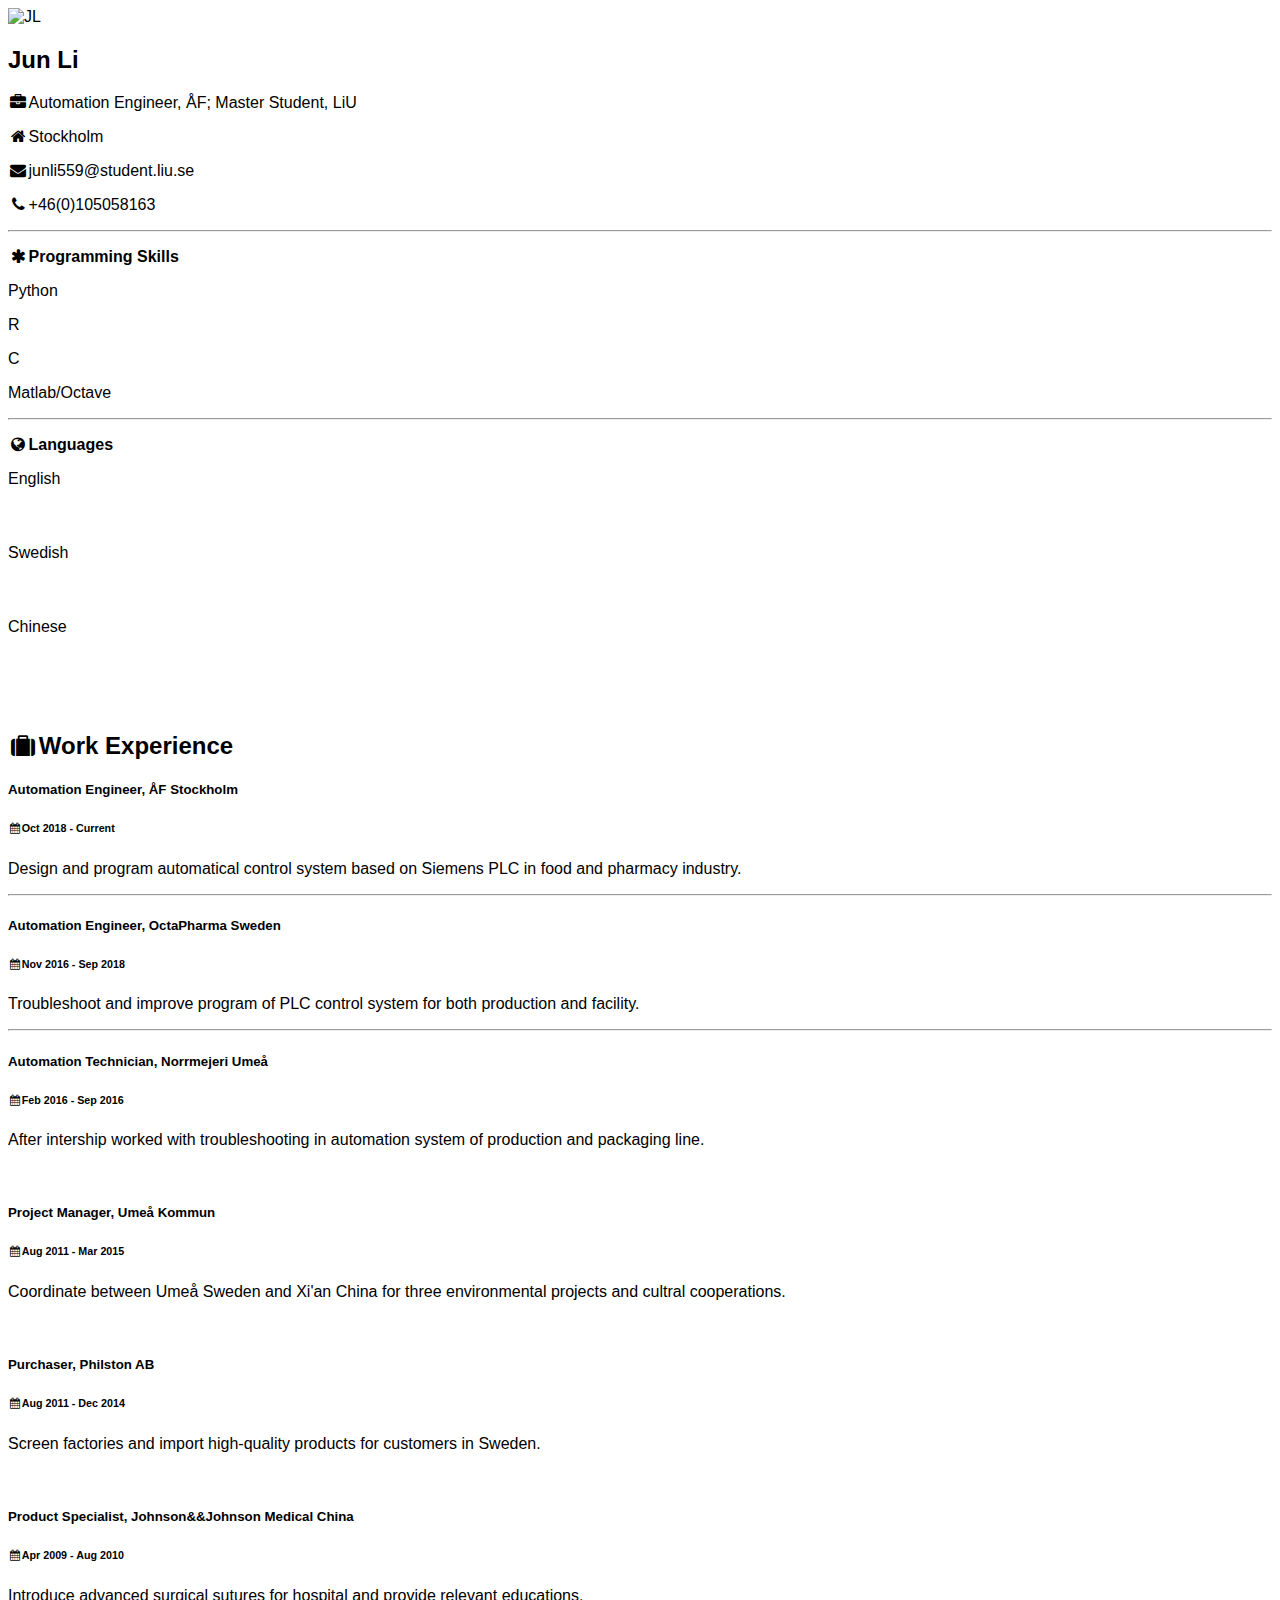
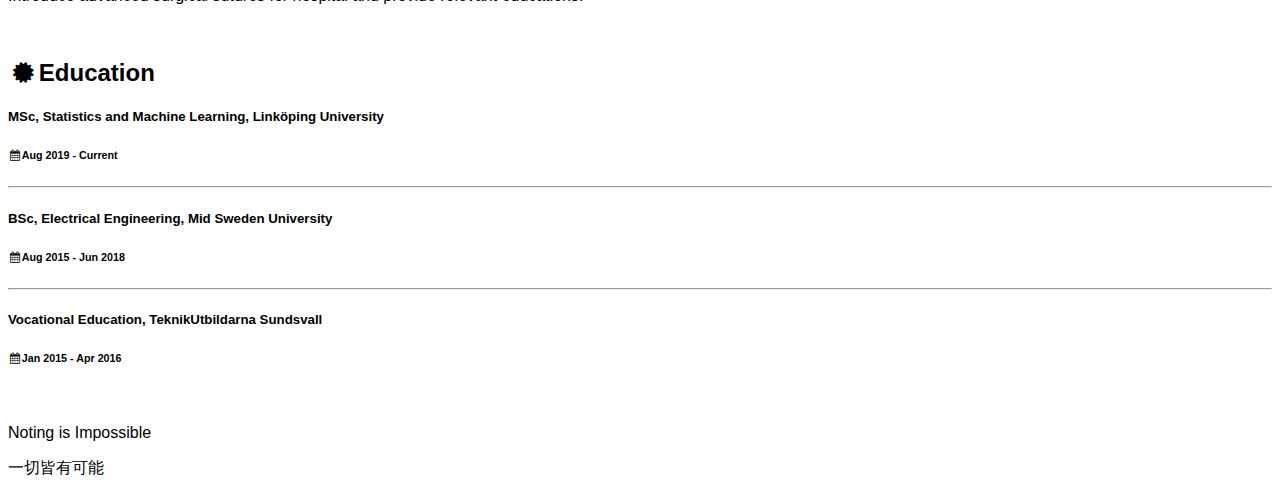
==== cv.html @ b0328015 "Complement content" ====
<!DOCTYPE html>
<html>
<title>CV_Jun Li</title>
<meta charset="UTF-8">
<meta name="viewport" content="width=device-width, initial-scale=1">
<link rel="stylesheet" href="/css/w3.css">
<link rel='stylesheet' href='/css/roboto.css'>
<link rel="stylesheet" href="https://cdnjs.cloudflare.com/ajax/libs/font-awesome/4.7.0/css/font-awesome.min.css">
<style>
html,body,h1,h2,h3,h4,h5,h6 {font-family: "Roboto", sans-serif}
</style>
<body class="w3-light-grey">

<!-- Page Container -->
<div class="w3-content w3-margin-top" style="max-width:1400px;">

  <!-- The Grid -->
  <div class="w3-row-padding">
  
    <!-- Left Column -->
    <div class="w3-third">
    
      <div class="w3-white w3-text-grey w3-card-4">
        <div class="w3-display-container">
          <img src="/image/JL.jpg" style="width:100%" alt="JL">
          <div class="w3-display-bottomleft w3-container w3-text-black">
            <h2>Jun Li</h2>
          </div>
        </div>
        <div class="w3-container">
          <p><i class="fa fa-briefcase fa-fw w3-margin-right w3-large w3-text-teal"></i>Automation Engineer, ÅF;  Master Student, LiU</p>
          <p><i class="fa fa-home fa-fw w3-margin-right w3-large w3-text-teal"></i>Stockholm</p>
          <p><i class="fa fa-envelope fa-fw w3-margin-right w3-large w3-text-teal"></i>junli559@student.liu.se</p>
          <p><i class="fa fa-phone fa-fw w3-margin-right w3-large w3-text-teal"></i>+46(0)105058163</p>
          <hr>

          <p class="w3-large"><b><i class="fa fa-asterisk fa-fw w3-margin-right w3-text-teal"></i>Programming Skills</b></p>
          <p>Python</p>
          <div class="w3-light-grey w3-round-xlarge">
            <div class="w3-center w3-round-xlarge w3-teal" style="width:90%"></div>
          </div>
          <p>R</p>
          <div class="w3-light-grey w3-round-xlarge w3-small">
            <div class="w3-container w3-center w3-round-xlarge w3-teal" style="width:90%"></div>
          </div>
          <p>C</p>
          <div class="w3-light-grey w3-round-xlarge w3-small">
            <div class="w3-container w3-center w3-round-xlarge w3-teal" style="width:80%"></div>
          </div>
          <p>Matlab/Octave</p>
          <div class="w3-light-grey w3-round-xlarge w3-small">
            <div class="w3-container w3-center w3-round-xlarge w3-teal" style="width:80%"></div>
          </div>
          <hr>

          <p class="w3-large w3-text-theme"><b><i class="fa fa-globe fa-fw w3-margin-right w3-text-teal"></i>Languages</b></p>
          <p>English</p>
          <div class="w3-light-grey w3-round-xlarge">
            <div class="w3-round-xlarge w3-teal" style="height:24px;width:90%"></div>
          </div>
          <p>Swedish</p>
          <div class="w3-light-grey w3-round-xlarge">
            <div class="w3-round-xlarge w3-teal" style="height:24px;width:90%"></div>
          </div>
          <p>Chinese</p>
          <div class="w3-light-grey w3-round-xlarge">
            <div class="w3-round-xlarge w3-teal" style="height:24px;width:100%"></div>
          </div>
          <br>
        </div>
      </div><br>

    <!-- End Left Column -->
    </div>

    <!-- Right Column -->
    <div class="w3-twothird">
    
      <div class="w3-container w3-card w3-white w3-margin-bottom">
        <h2 class="w3-text-grey w3-padding-16"><i class="fa fa-suitcase fa-fw w3-margin-right w3-xxlarge w3-text-teal"></i>Work Experience</h2>
        <div class="w3-container">
          <h5 class="w3-opacity"><b>Automation Engineer, ÅF Stockholm</b></h5>
          <h6 class="w3-text-teal"><i class="fa fa-calendar fa-fw w3-margin-right"></i>Oct 2018 - <span class="w3-tag w3-teal w3-round">Current</span></h6>
          <p>Design and program automatical control system based on Siemens PLC in food and pharmacy industry.</p>
          <hr>
        </div>
        <div class="w3-container">
          <h5 class="w3-opacity"><b>Automation Engineer, OctaPharma Sweden</b></h5>
          <h6 class="w3-text-teal"><i class="fa fa-calendar fa-fw w3-margin-right"></i>Nov 2016 - Sep 2018</h6>
          <p>Troubleshoot and improve program of PLC control system for both production and facility.</p>
          <hr>
        </div>
        <div class="w3-container">
          <h5 class="w3-opacity"><b>Automation Technician, Norrmejeri Umeå</b></h5>
          <h6 class="w3-text-teal"><i class="fa fa-calendar fa-fw w3-margin-right"></i>Feb 2016 - Sep 2016</h6>
          <p>After intership worked with troubleshooting in automation system of production and packaging line.</p><br>
        </div>
		<div class="w3-container">
          <h5 class="w3-opacity"><b>Project Manager, Umeå Kommun</b></h5>
          <h6 class="w3-text-teal"><i class="fa fa-calendar fa-fw w3-margin-right"></i>Aug 2011 - Mar 2015</h6>
          <p>Coordinate between Umeå Sweden and Xi'an China for three environmental projects and cultral cooperations.</p><br>
        </div>
		<div class="w3-container">
          <h5 class="w3-opacity"><b>Purchaser, Philston AB</b></h5>
          <h6 class="w3-text-teal"><i class="fa fa-calendar fa-fw w3-margin-right"></i>Aug 2011 - Dec 2014</h6>
          <p>Screen factories and import high-quality products for customers in Sweden.</p><br>
        </div>
		<div class="w3-container">
          <h5 class="w3-opacity"><b>Product Specialist, Johnson&&Johnson Medical China</b></h5>
          <h6 class="w3-text-teal"><i class="fa fa-calendar fa-fw w3-margin-right"></i>Apr 2009 - Aug 2010</h6>
          <p>Introduce advanced surgical sutures for hospital and provide relevant educations.</p><br>
        </div>
      </div>

      <div class="w3-container w3-card w3-white">
        <h2 class="w3-text-grey w3-padding-16"><i class="fa fa-certificate fa-fw w3-margin-right w3-xxlarge w3-text-teal"></i>Education</h2>
        <div class="w3-container">
          <h5 class="w3-opacity"><b>MSc, Statistics and Machine Learning, Linköping University</b></h5>
          <h6 class="w3-text-teal"><i class="fa fa-calendar fa-fw w3-margin-right"></i>Aug 2019 - <span class="w3-tag w3-teal w3-round">Current</span></h6>
          <hr>
        </div>
        <div class="w3-container">
          <h5 class="w3-opacity"><b>BSc, Electrical Engineering, Mid Sweden University</b></h5>
          <h6 class="w3-text-teal"><i class="fa fa-calendar fa-fw w3-margin-right"></i>Aug 2015 - Jun 2018</h6>
          <hr>
        </div>
        <div class="w3-container">
          <h5 class="w3-opacity"><b>Vocational Education, TeknikUtbildarna Sundsvall</b></h5>
          <h6 class="w3-text-teal"><i class="fa fa-calendar fa-fw w3-margin-right"></i>Jan 2015 - Apr 2016</h6>
          <br>
        </div>
      </div>

    <!-- End Right Column -->
    </div>
    
  <!-- End Grid -->
  </div>
  
  <!-- End Page Container -->
</div>

<footer class="w3-container w3-teal w3-center w3-margin-top">
  <p>Noting is Impossible</p>
  <p>一切皆有可能</p>
</footer>

</body>
</html>
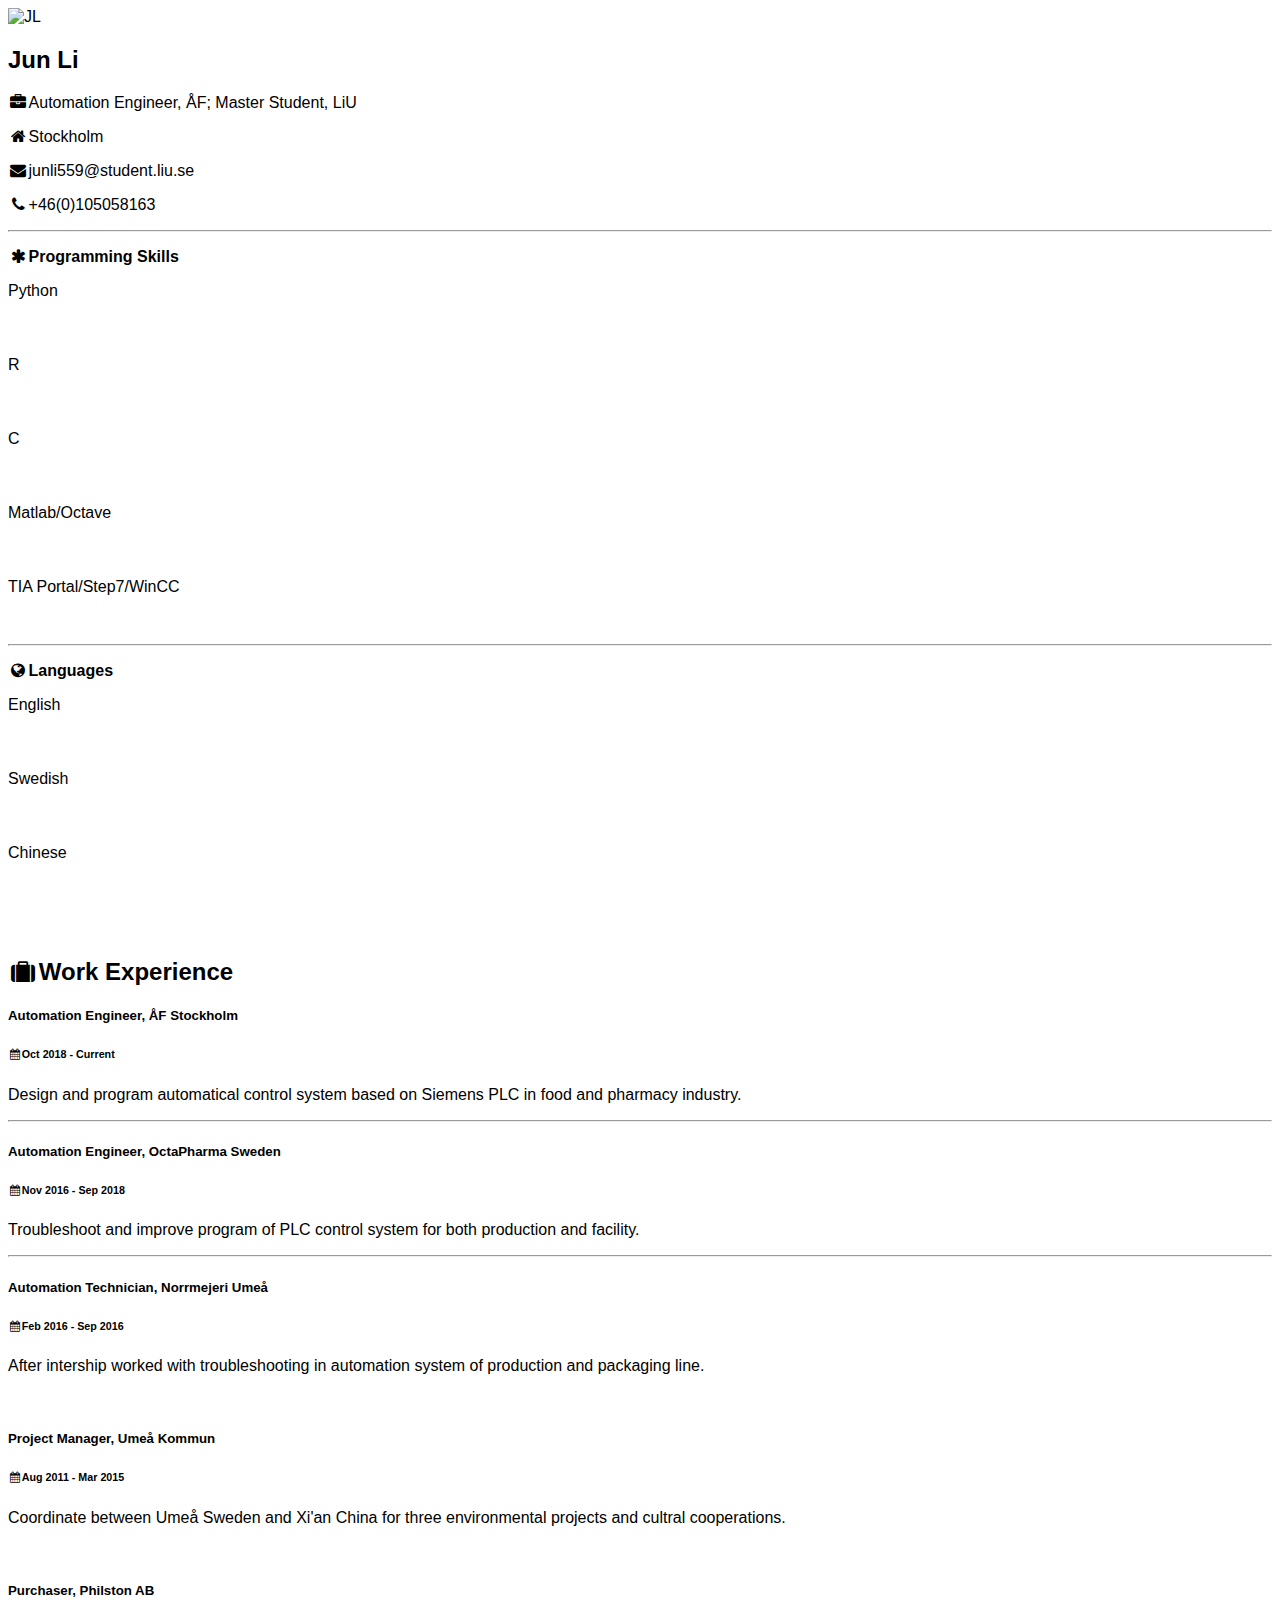
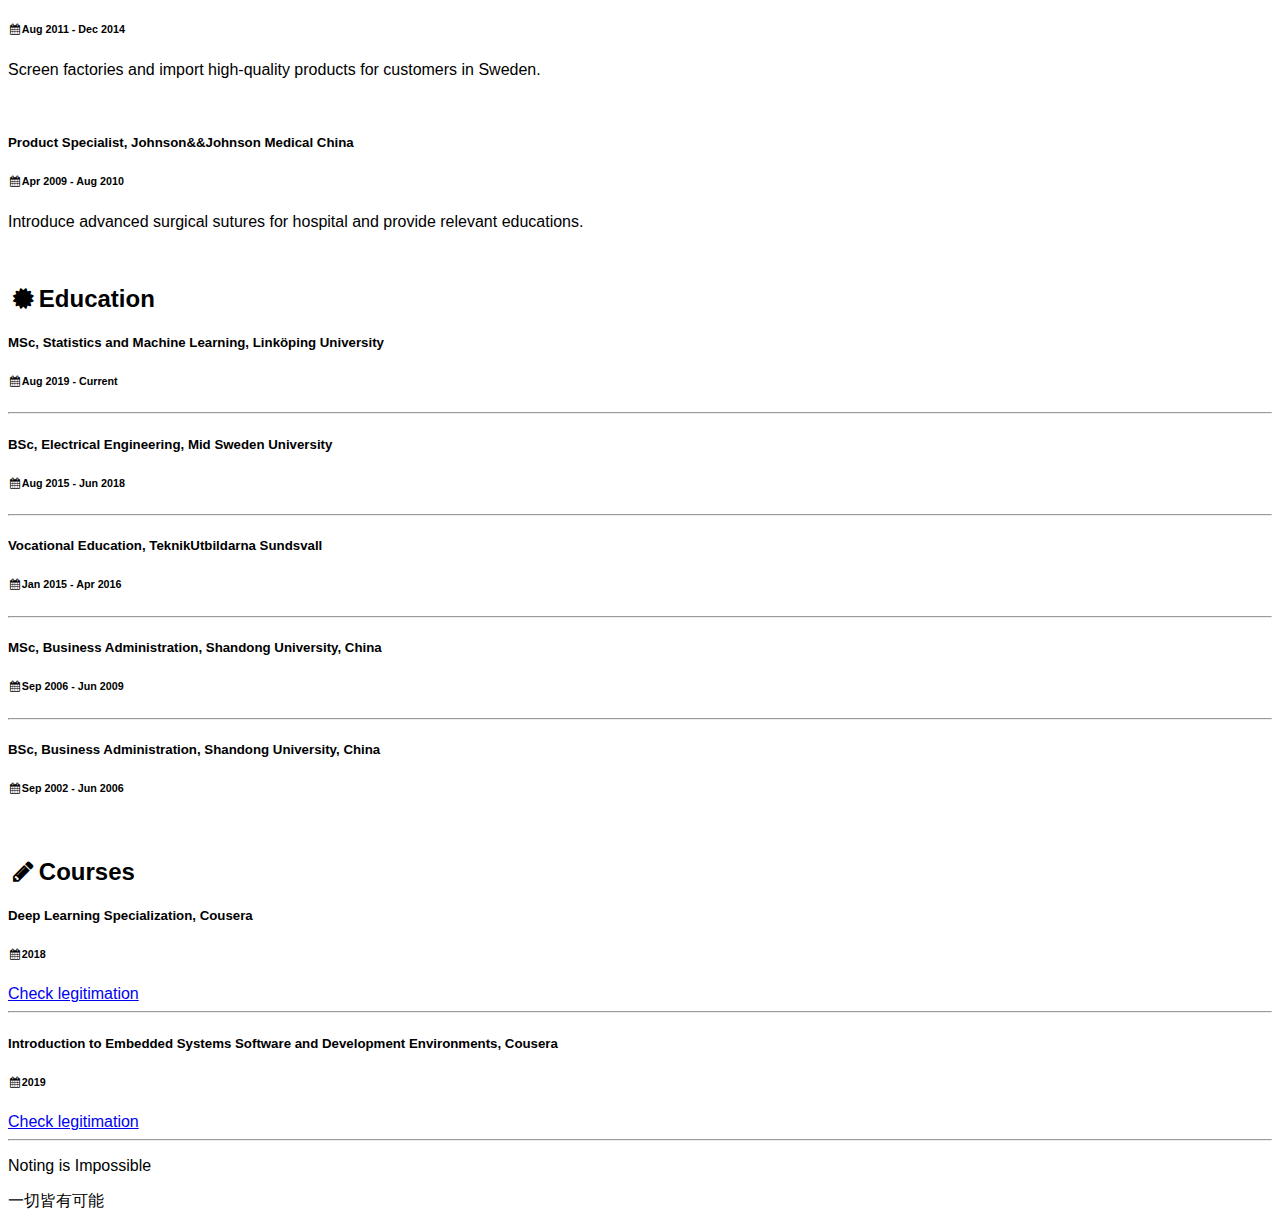
==== commit b40c32c0: "Complement content" ====
--- a/cv.html
+++ b/cv.html
@@ -36,20 +36,24 @@
 
           <p class="w3-large"><b><i class="fa fa-asterisk fa-fw w3-margin-right w3-text-teal"></i>Programming Skills</b></p>
           <p>Python</p>
-          <div class="w3-light-grey w3-round-xlarge">
-            <div class="w3-center w3-round-xlarge w3-teal" style="width:90%"></div>
+          <div class="w3-light-grey w3-round-xlarge w3-small">
+            <div class="w3-container w3-center w3-round-xlarge w3-teal" style="height:24px;width:90%"></div>
           </div>
           <p>R</p>
           <div class="w3-light-grey w3-round-xlarge w3-small">
-            <div class="w3-container w3-center w3-round-xlarge w3-teal" style="width:90%"></div>
+            <div class="w3-container w3-center w3-round-xlarge w3-teal" style="height:24px;width:90%"></div>
           </div>
           <p>C</p>
           <div class="w3-light-grey w3-round-xlarge w3-small">
-            <div class="w3-container w3-center w3-round-xlarge w3-teal" style="width:80%"></div>
+            <div class="w3-container w3-center w3-round-xlarge w3-teal" style="height:24px;width:80%"></div>
           </div>
           <p>Matlab/Octave</p>
           <div class="w3-light-grey w3-round-xlarge w3-small">
-            <div class="w3-container w3-center w3-round-xlarge w3-teal" style="width:80%"></div>
+            <div class="w3-container w3-center w3-round-xlarge w3-teal" style="height:24px;width:80%"></div>
+          </div>
+		  <p>TIA Portal/Step7/WinCC</p>
+          <div class="w3-light-grey w3-round-xlarge w3-small">
+            <div class="w3-container w3-center w3-round-xlarge w3-teal" style="height:24px;width:90%"></div>
           </div>
           <hr>
 
@@ -127,7 +131,33 @@
         <div class="w3-container">
           <h5 class="w3-opacity"><b>Vocational Education, TeknikUtbildarna Sundsvall</b></h5>
           <h6 class="w3-text-teal"><i class="fa fa-calendar fa-fw w3-margin-right"></i>Jan 2015 - Apr 2016</h6>
-          <br>
+          <hr>
+        </div>
+		<div class="w3-container">
+          <h5 class="w3-opacity"><b>MSc, Business Administration, Shandong University, China</b></h5>
+          <h6 class="w3-text-teal"><i class="fa fa-calendar fa-fw w3-margin-right"></i>Sep 2006 - Jun 2009</h6>
+          <hr>
+        </div>
+		<div class="w3-container">
+          <h5 class="w3-opacity"><b>BSc, Business Administration, Shandong University, China</b></h5>
+          <h6 class="w3-text-teal"><i class="fa fa-calendar fa-fw w3-margin-right"></i>Sep 2002 - Jun 2006</h6>
+          <p></p><br>
+        </div>
+      </div>
+	  
+	  <div class="w3-container w3-card w3-white">
+        <h2 class="w3-text-grey w3-padding-16"><i class="fa fa-pencil fa-fw w3-margin-right w3-xxlarge w3-text-teal"></i>Courses</h2>
+        <div class="w3-container">
+          <h5 class="w3-opacity"><b>Deep Learning Specialization, Cousera</b></h5>
+          <h6 class="w3-text-teal"><i class="fa fa-calendar fa-fw w3-margin-right"></i>2018</h6>
+		  <a href="https://www.coursera.org/account/accomplishments/specialization/W4ATD72NY3Y4">Check legitimation</a>
+          <hr>
+        </div>
+        <div class="w3-container">
+          <h5 class="w3-opacity"><b>Introduction to Embedded Systems Software and Development Environments, Cousera</b></h5>
+          <h6 class="w3-text-teal"><i class="fa fa-calendar fa-fw w3-margin-right"></i>2019</h6>
+		  <a href="https://www.coursera.org/account/accomplishments/verify/GSH6636DAXDA">Check legitimation</a>
+          <hr>
         </div>
       </div>
 
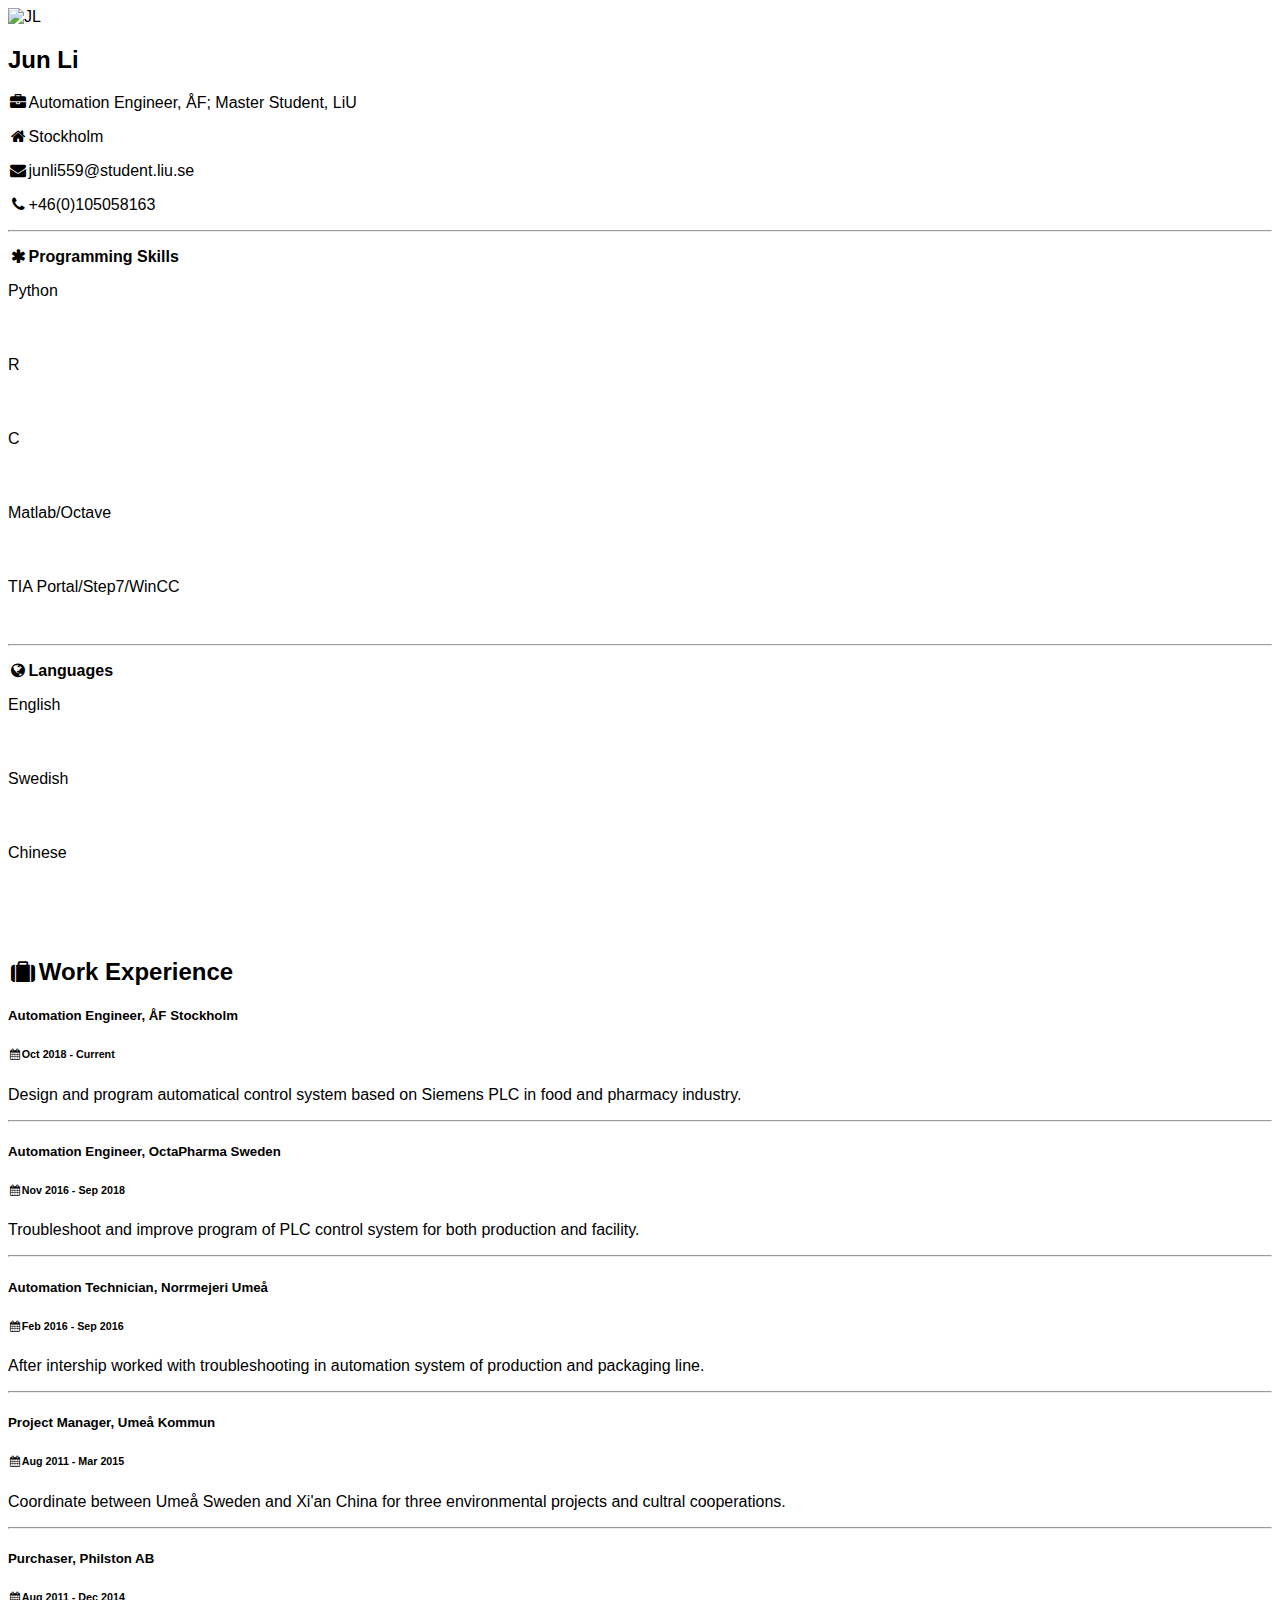
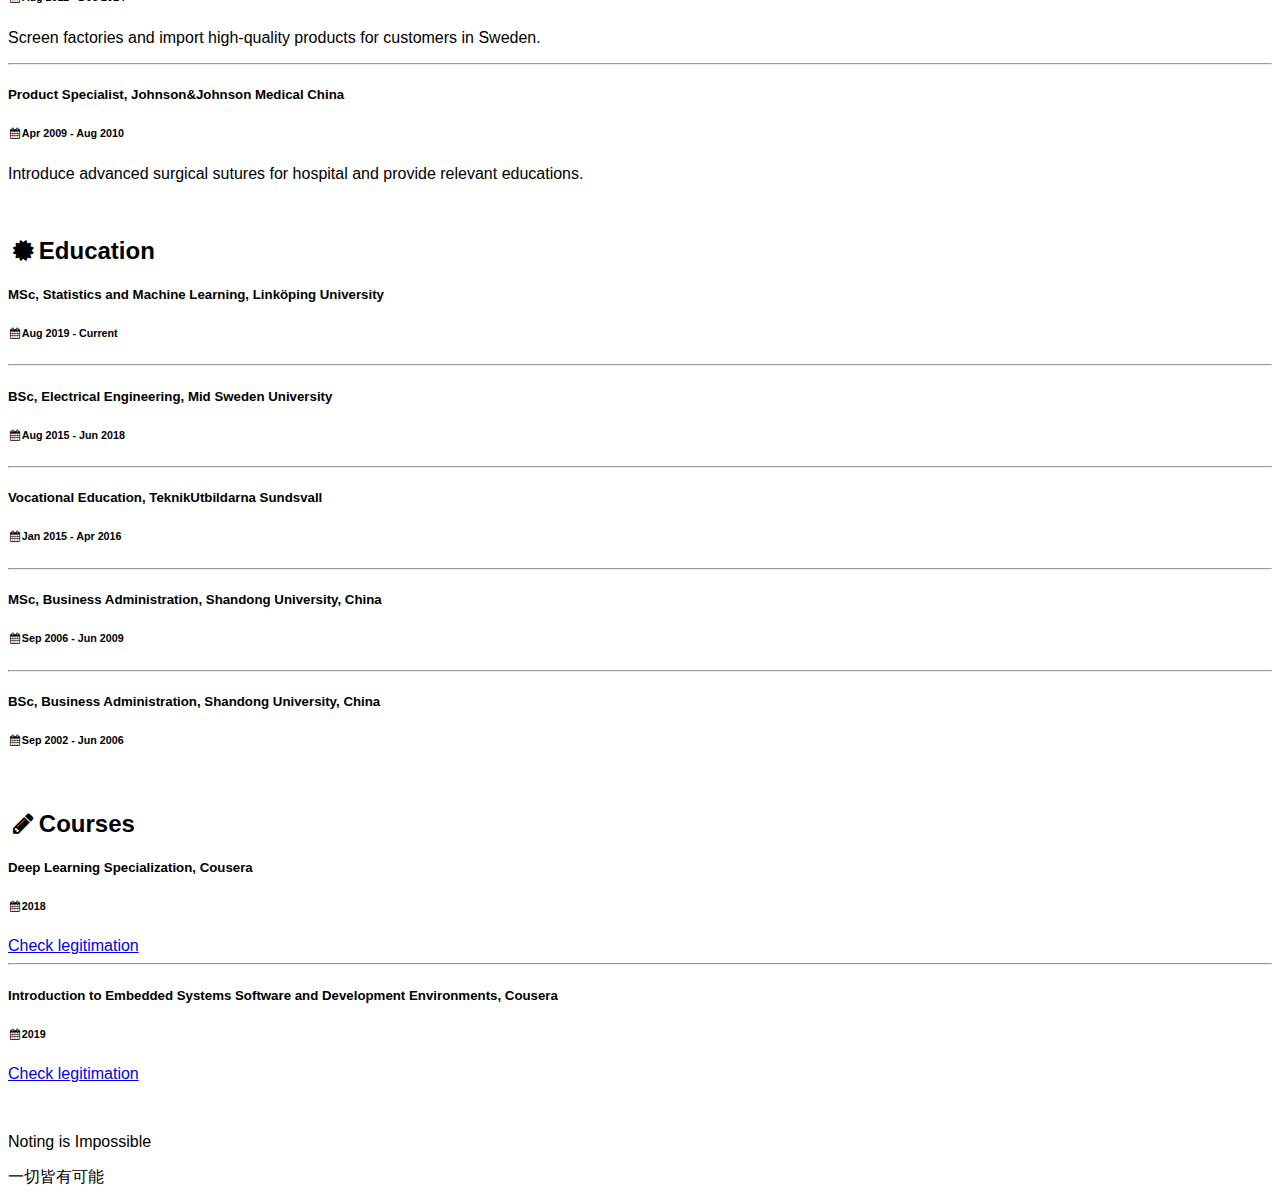
==== commit 9d0272c2: "Complement content" ====
--- a/cv.html
+++ b/cv.html
@@ -97,26 +97,26 @@
         <div class="w3-container">
           <h5 class="w3-opacity"><b>Automation Technician, Norrmejeri Umeå</b></h5>
           <h6 class="w3-text-teal"><i class="fa fa-calendar fa-fw w3-margin-right"></i>Feb 2016 - Sep 2016</h6>
-          <p>After intership worked with troubleshooting in automation system of production and packaging line.</p><br>
+          <p>After intership worked with troubleshooting in automation system of production and packaging line.</p><hr>
         </div>
 		<div class="w3-container">
           <h5 class="w3-opacity"><b>Project Manager, Umeå Kommun</b></h5>
           <h6 class="w3-text-teal"><i class="fa fa-calendar fa-fw w3-margin-right"></i>Aug 2011 - Mar 2015</h6>
-          <p>Coordinate between Umeå Sweden and Xi'an China for three environmental projects and cultral cooperations.</p><br>
+          <p>Coordinate between Umeå Sweden and Xi'an China for three environmental projects and cultral cooperations.</p><hr>
         </div>
 		<div class="w3-container">
           <h5 class="w3-opacity"><b>Purchaser, Philston AB</b></h5>
           <h6 class="w3-text-teal"><i class="fa fa-calendar fa-fw w3-margin-right"></i>Aug 2011 - Dec 2014</h6>
-          <p>Screen factories and import high-quality products for customers in Sweden.</p><br>
+          <p>Screen factories and import high-quality products for customers in Sweden.</p><hr>
         </div>
 		<div class="w3-container">
-          <h5 class="w3-opacity"><b>Product Specialist, Johnson&&Johnson Medical China</b></h5>
+          <h5 class="w3-opacity"><b>Product Specialist, Johnson&amp;Johnson Medical China</b></h5>
           <h6 class="w3-text-teal"><i class="fa fa-calendar fa-fw w3-margin-right"></i>Apr 2009 - Aug 2010</h6>
           <p>Introduce advanced surgical sutures for hospital and provide relevant educations.</p><br>
         </div>
       </div>
 
-      <div class="w3-container w3-card w3-white">
+      <div class="w3-container w3-card w3-white w3-margin-bottom">
         <h2 class="w3-text-grey w3-padding-16"><i class="fa fa-certificate fa-fw w3-margin-right w3-xxlarge w3-text-teal"></i>Education</h2>
         <div class="w3-container">
           <h5 class="w3-opacity"><b>MSc, Statistics and Machine Learning, Linköping University</b></h5>
@@ -157,7 +157,7 @@
           <h5 class="w3-opacity"><b>Introduction to Embedded Systems Software and Development Environments, Cousera</b></h5>
           <h6 class="w3-text-teal"><i class="fa fa-calendar fa-fw w3-margin-right"></i>2019</h6>
 		  <a href="https://www.coursera.org/account/accomplishments/verify/GSH6636DAXDA">Check legitimation</a>
-          <hr>
+		  <p></p><br>
         </div>
       </div>
 
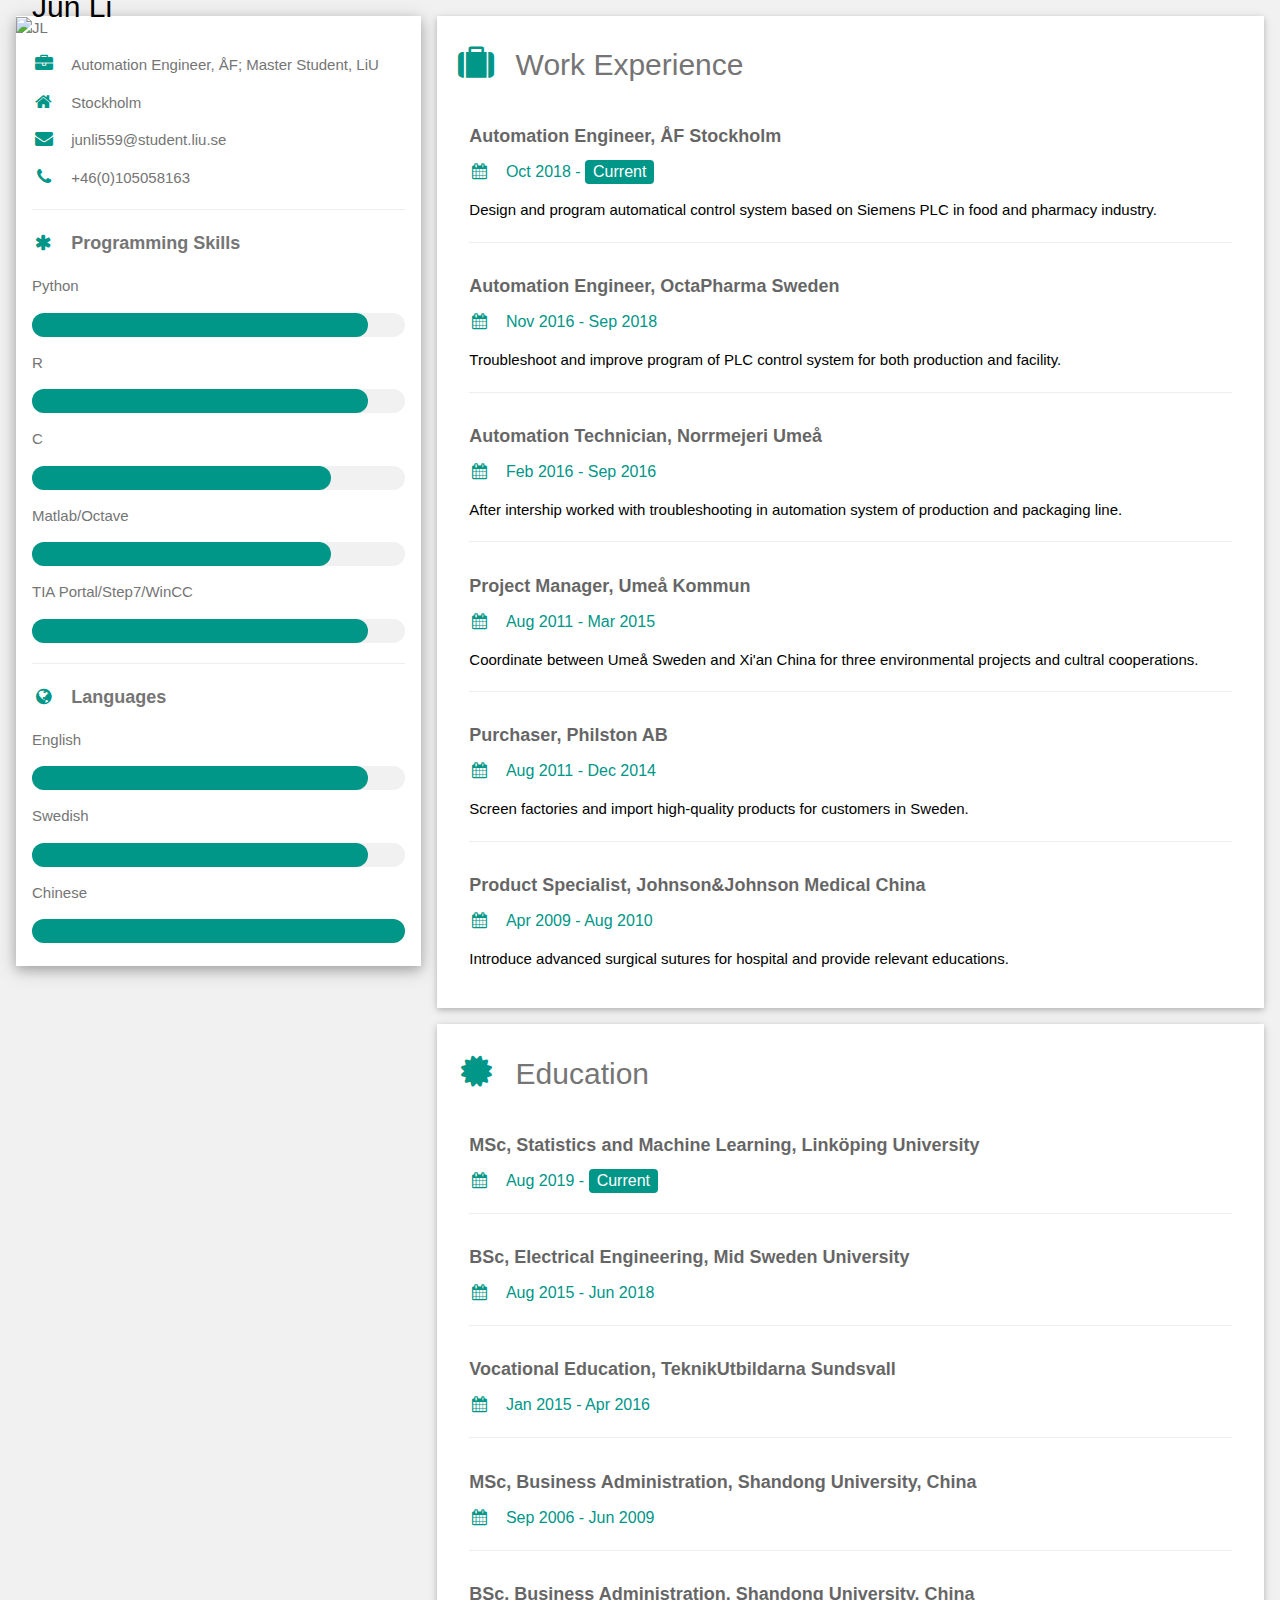
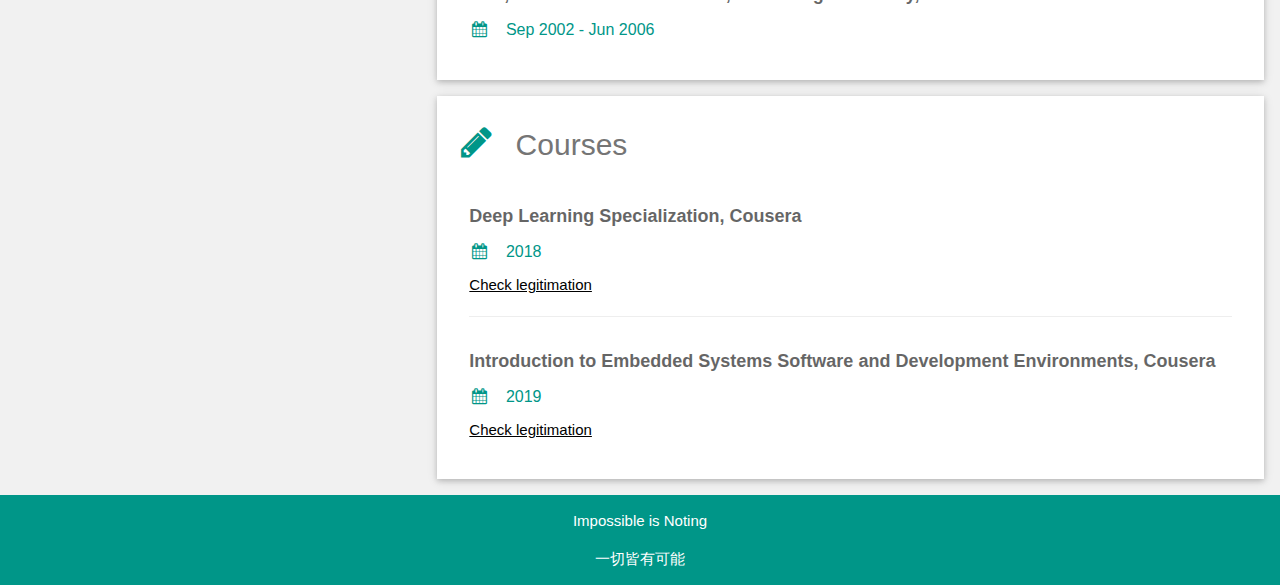
==== commit 2d7d1408: "Complement content" ====
--- a/cv.html
+++ b/cv.html
@@ -171,7 +171,7 @@
 </div>
 
 <footer class="w3-container w3-teal w3-center w3-margin-top">
-  <p>Noting is Impossible</p>
+  <p>Impossible is Noting</p>
   <p>一切皆有可能</p>
 </footer>
 
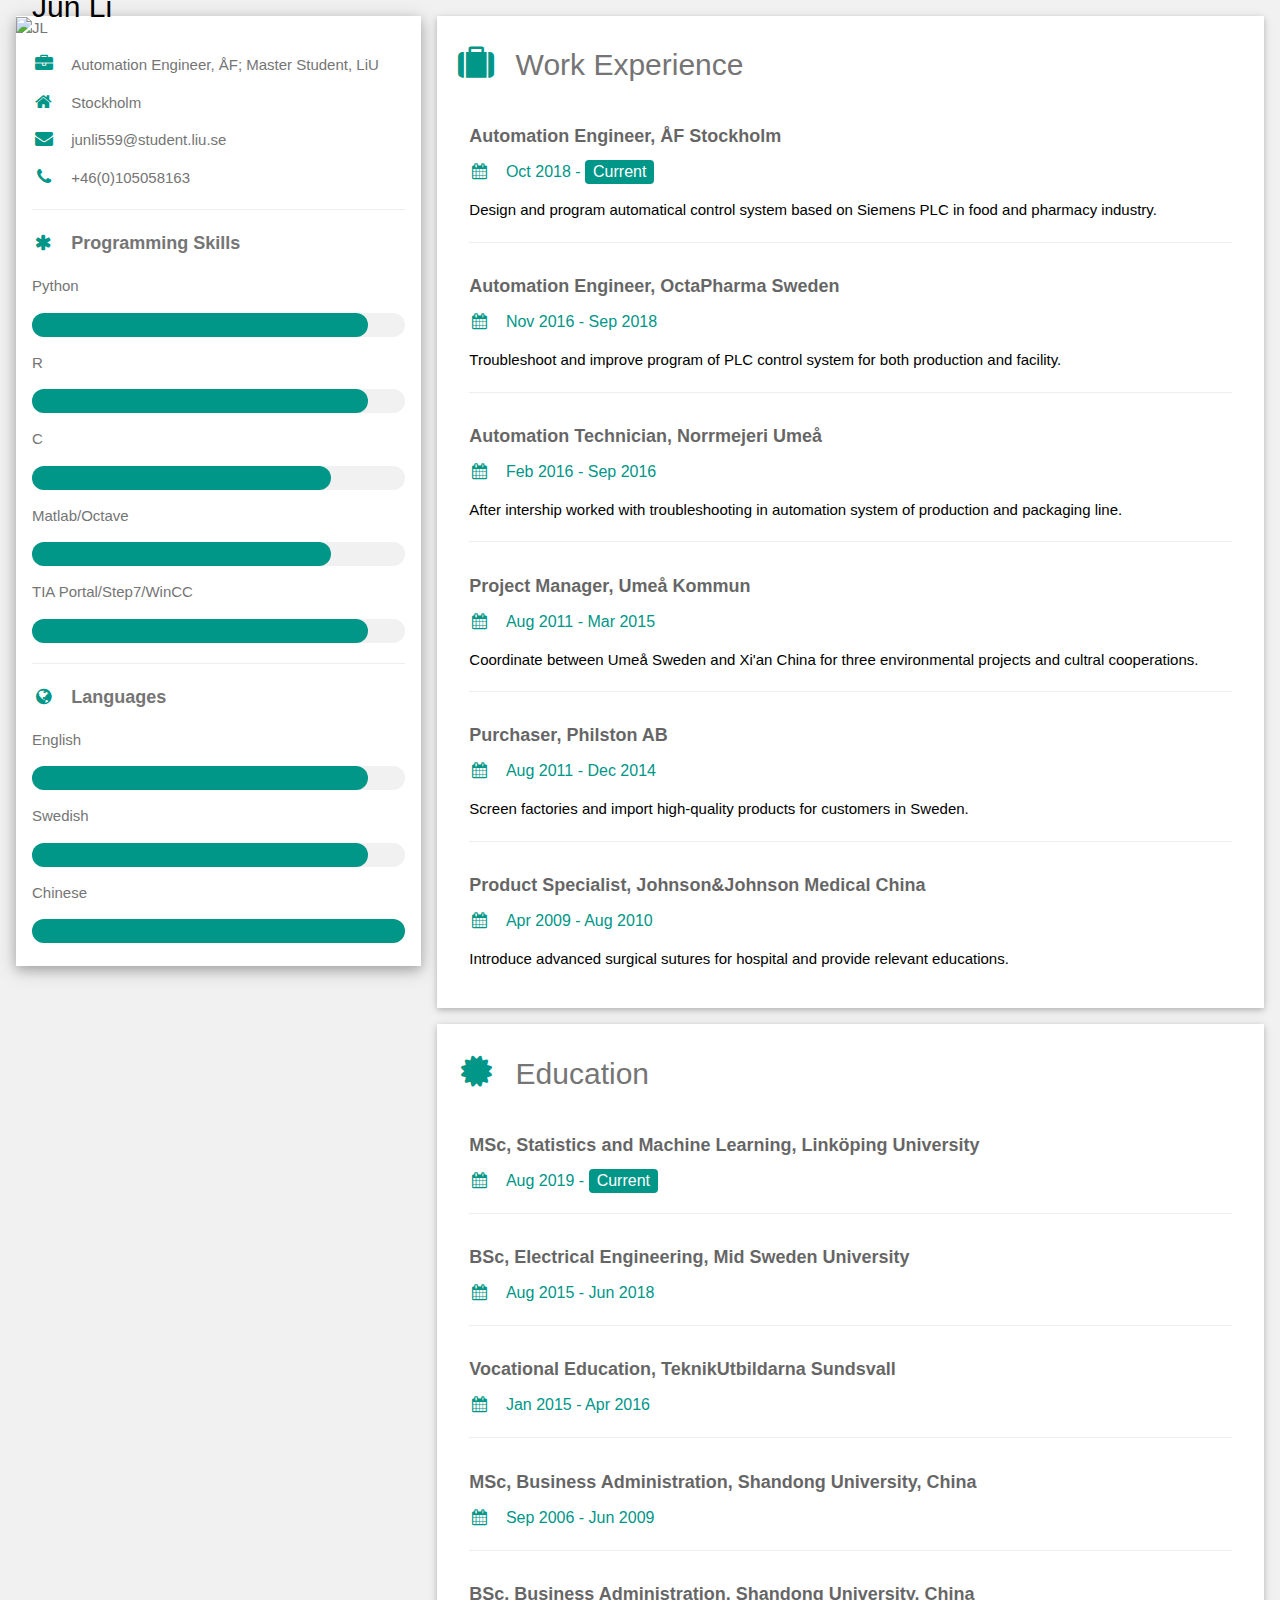
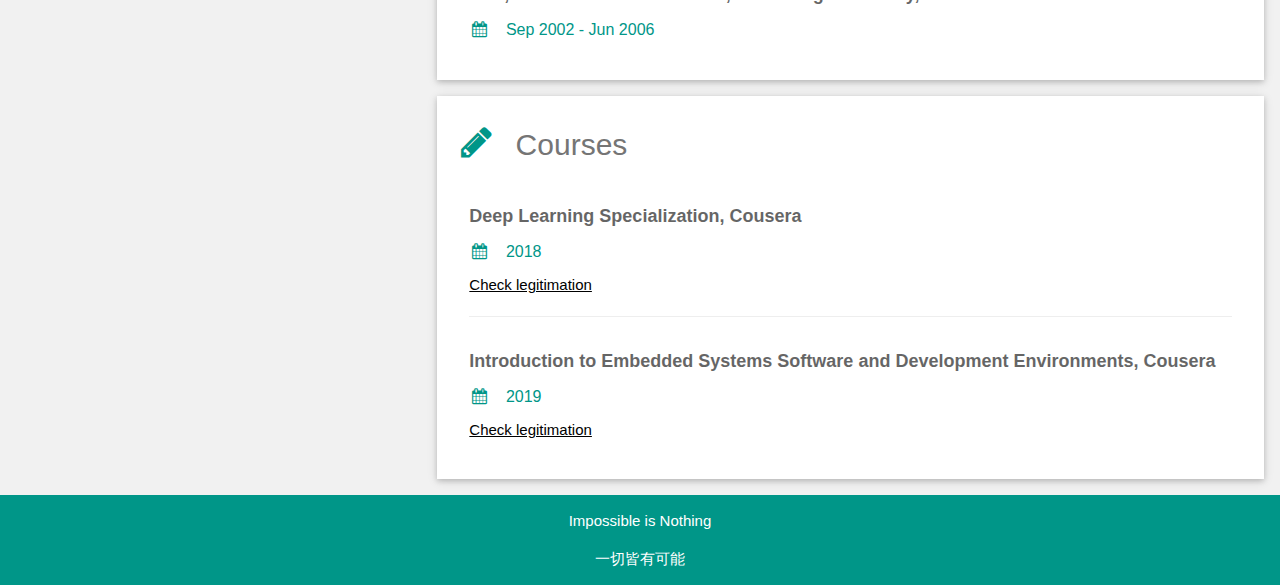
==== commit 2c35782a: "Update cv.html" ====
--- a/cv.html
+++ b/cv.html
@@ -171,7 +171,7 @@
 </div>
 
 <footer class="w3-container w3-teal w3-center w3-margin-top">
-  <p>Impossible is Noting</p>
+  <p>Impossible is Nothing</p>
   <p>一切皆有可能</p>
 </footer>
 
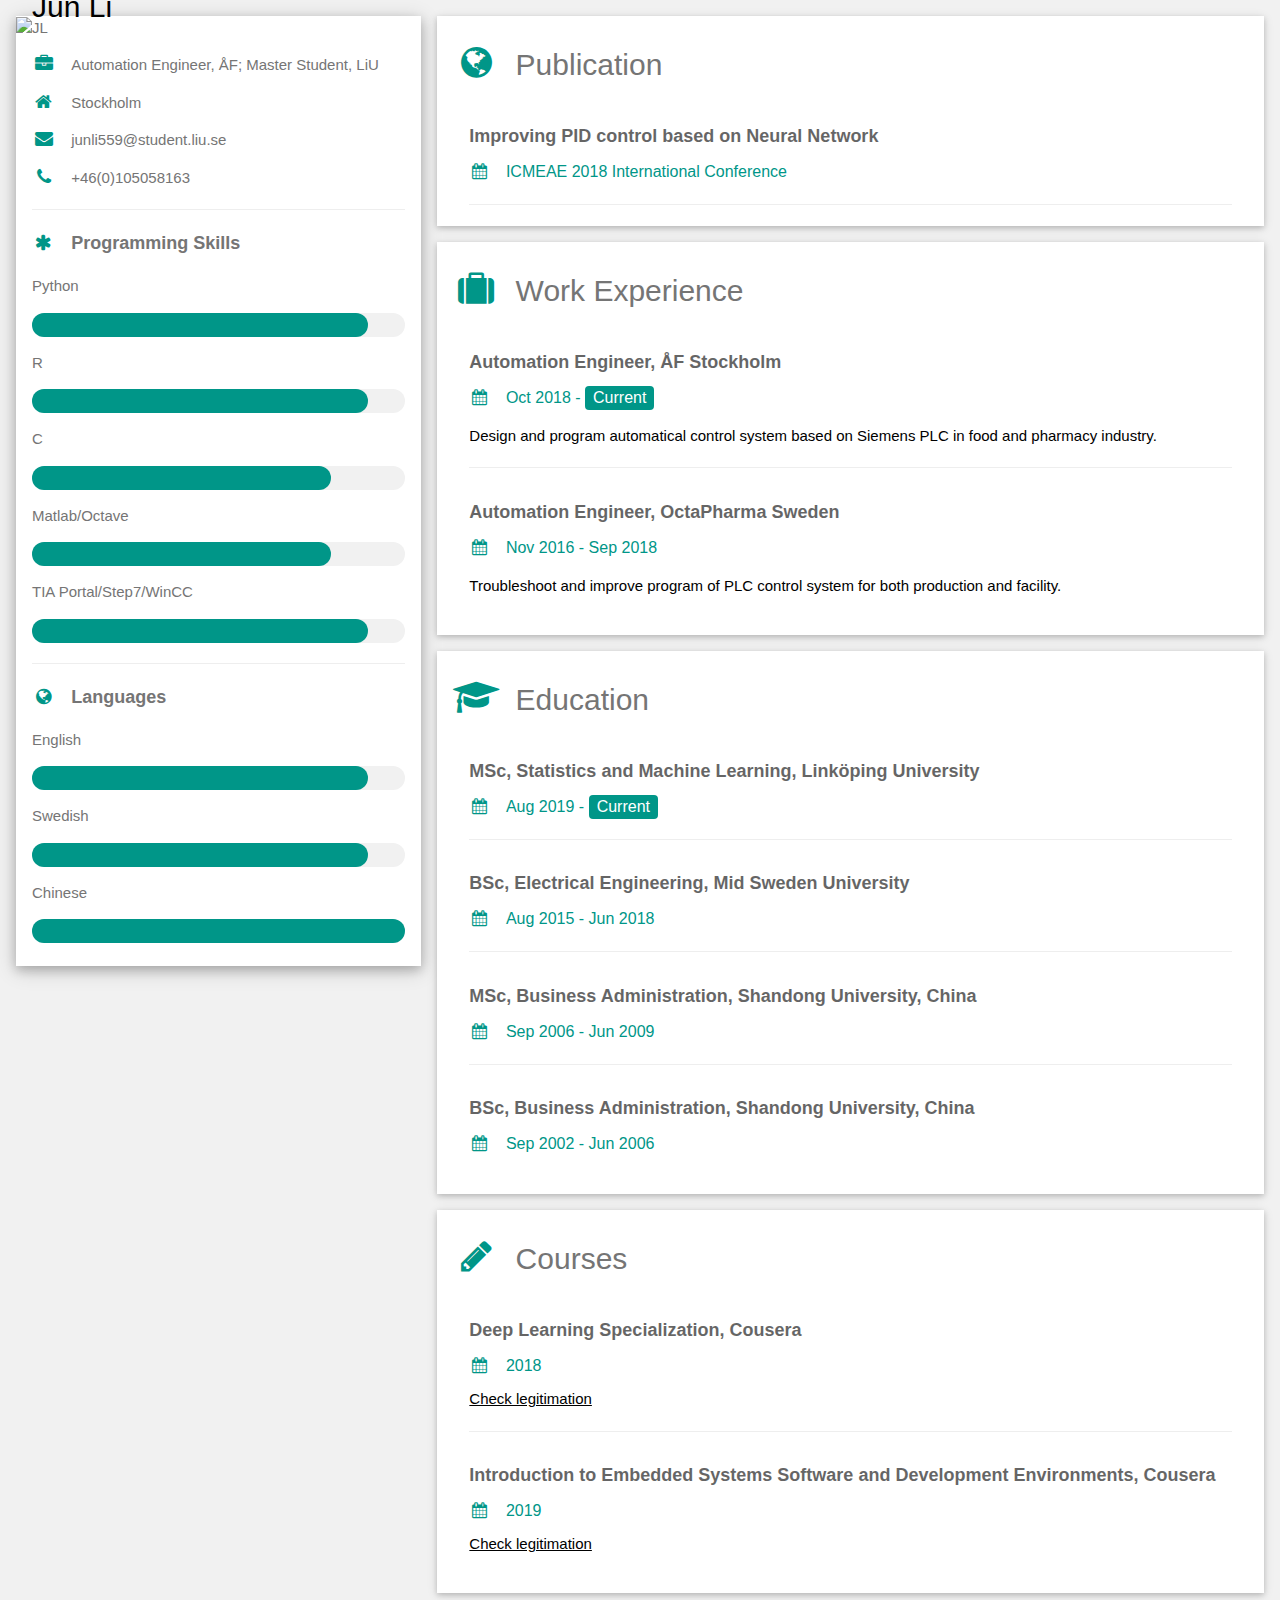
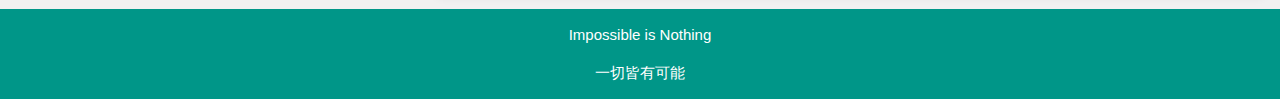
==== commit cfddc1e4: "Update cv.html" ====
--- a/cv.html
+++ b/cv.html
@@ -80,6 +80,17 @@
     <!-- Right Column -->
     <div class="w3-twothird">
     
+       <div class="w3-container w3-card w3-white w3-margin-bottom">
+        <h2 class="w3-text-grey w3-padding-16"><i class="fa fa-globe fa-fw w3-margin-right w3-xxlarge w3-text-teal"></i>Publication</h2>
+        <div class="w3-container">
+          <h5 class="w3-opacity"><b>Improving PID control based on Neural Network </b></h5>
+          <h6 class="w3-text-teal"><i class="fa fa-calendar fa-fw w3-margin-right"></i>ICMEAE 2018 International Conference</h6>
+          <hr>
+        </div>
+   
+      </div>
+	    
+	    
       <div class="w3-container w3-card w3-white w3-margin-bottom">
         <h2 class="w3-text-grey w3-padding-16"><i class="fa fa-suitcase fa-fw w3-margin-right w3-xxlarge w3-text-teal"></i>Work Experience</h2>
         <div class="w3-container">
@@ -92,32 +103,13 @@
           <h5 class="w3-opacity"><b>Automation Engineer, OctaPharma Sweden</b></h5>
           <h6 class="w3-text-teal"><i class="fa fa-calendar fa-fw w3-margin-right"></i>Nov 2016 - Sep 2018</h6>
           <p>Troubleshoot and improve program of PLC control system for both production and facility.</p>
-          <hr>
+          <br>
         </div>
-        <div class="w3-container">
-          <h5 class="w3-opacity"><b>Automation Technician, Norrmejeri Umeå</b></h5>
-          <h6 class="w3-text-teal"><i class="fa fa-calendar fa-fw w3-margin-right"></i>Feb 2016 - Sep 2016</h6>
-          <p>After intership worked with troubleshooting in automation system of production and packaging line.</p><hr>
-        </div>
-		<div class="w3-container">
-          <h5 class="w3-opacity"><b>Project Manager, Umeå Kommun</b></h5>
-          <h6 class="w3-text-teal"><i class="fa fa-calendar fa-fw w3-margin-right"></i>Aug 2011 - Mar 2015</h6>
-          <p>Coordinate between Umeå Sweden and Xi'an China for three environmental projects and cultral cooperations.</p><hr>
-        </div>
-		<div class="w3-container">
-          <h5 class="w3-opacity"><b>Purchaser, Philston AB</b></h5>
-          <h6 class="w3-text-teal"><i class="fa fa-calendar fa-fw w3-margin-right"></i>Aug 2011 - Dec 2014</h6>
-          <p>Screen factories and import high-quality products for customers in Sweden.</p><hr>
-        </div>
-		<div class="w3-container">
-          <h5 class="w3-opacity"><b>Product Specialist, Johnson&amp;Johnson Medical China</b></h5>
-          <h6 class="w3-text-teal"><i class="fa fa-calendar fa-fw w3-margin-right"></i>Apr 2009 - Aug 2010</h6>
-          <p>Introduce advanced surgical sutures for hospital and provide relevant educations.</p><br>
-        </div>
+   
       </div>
 
       <div class="w3-container w3-card w3-white w3-margin-bottom">
-        <h2 class="w3-text-grey w3-padding-16"><i class="fa fa-certificate fa-fw w3-margin-right w3-xxlarge w3-text-teal"></i>Education</h2>
+        <h2 class="w3-text-grey w3-padding-16"><i class="fa fa-graduation-cap fa-fw w3-margin-right w3-xxlarge w3-text-teal"></i>Education</h2>
         <div class="w3-container">
           <h5 class="w3-opacity"><b>MSc, Statistics and Machine Learning, Linköping University</b></h5>
           <h6 class="w3-text-teal"><i class="fa fa-calendar fa-fw w3-margin-right"></i>Aug 2019 - <span class="w3-tag w3-teal w3-round">Current</span></h6>
@@ -128,11 +120,7 @@
           <h6 class="w3-text-teal"><i class="fa fa-calendar fa-fw w3-margin-right"></i>Aug 2015 - Jun 2018</h6>
           <hr>
         </div>
-        <div class="w3-container">
-          <h5 class="w3-opacity"><b>Vocational Education, TeknikUtbildarna Sundsvall</b></h5>
-          <h6 class="w3-text-teal"><i class="fa fa-calendar fa-fw w3-margin-right"></i>Jan 2015 - Apr 2016</h6>
-          <hr>
-        </div>
+        
 		<div class="w3-container">
           <h5 class="w3-opacity"><b>MSc, Business Administration, Shandong University, China</b></h5>
           <h6 class="w3-text-teal"><i class="fa fa-calendar fa-fw w3-margin-right"></i>Sep 2006 - Jun 2009</h6>
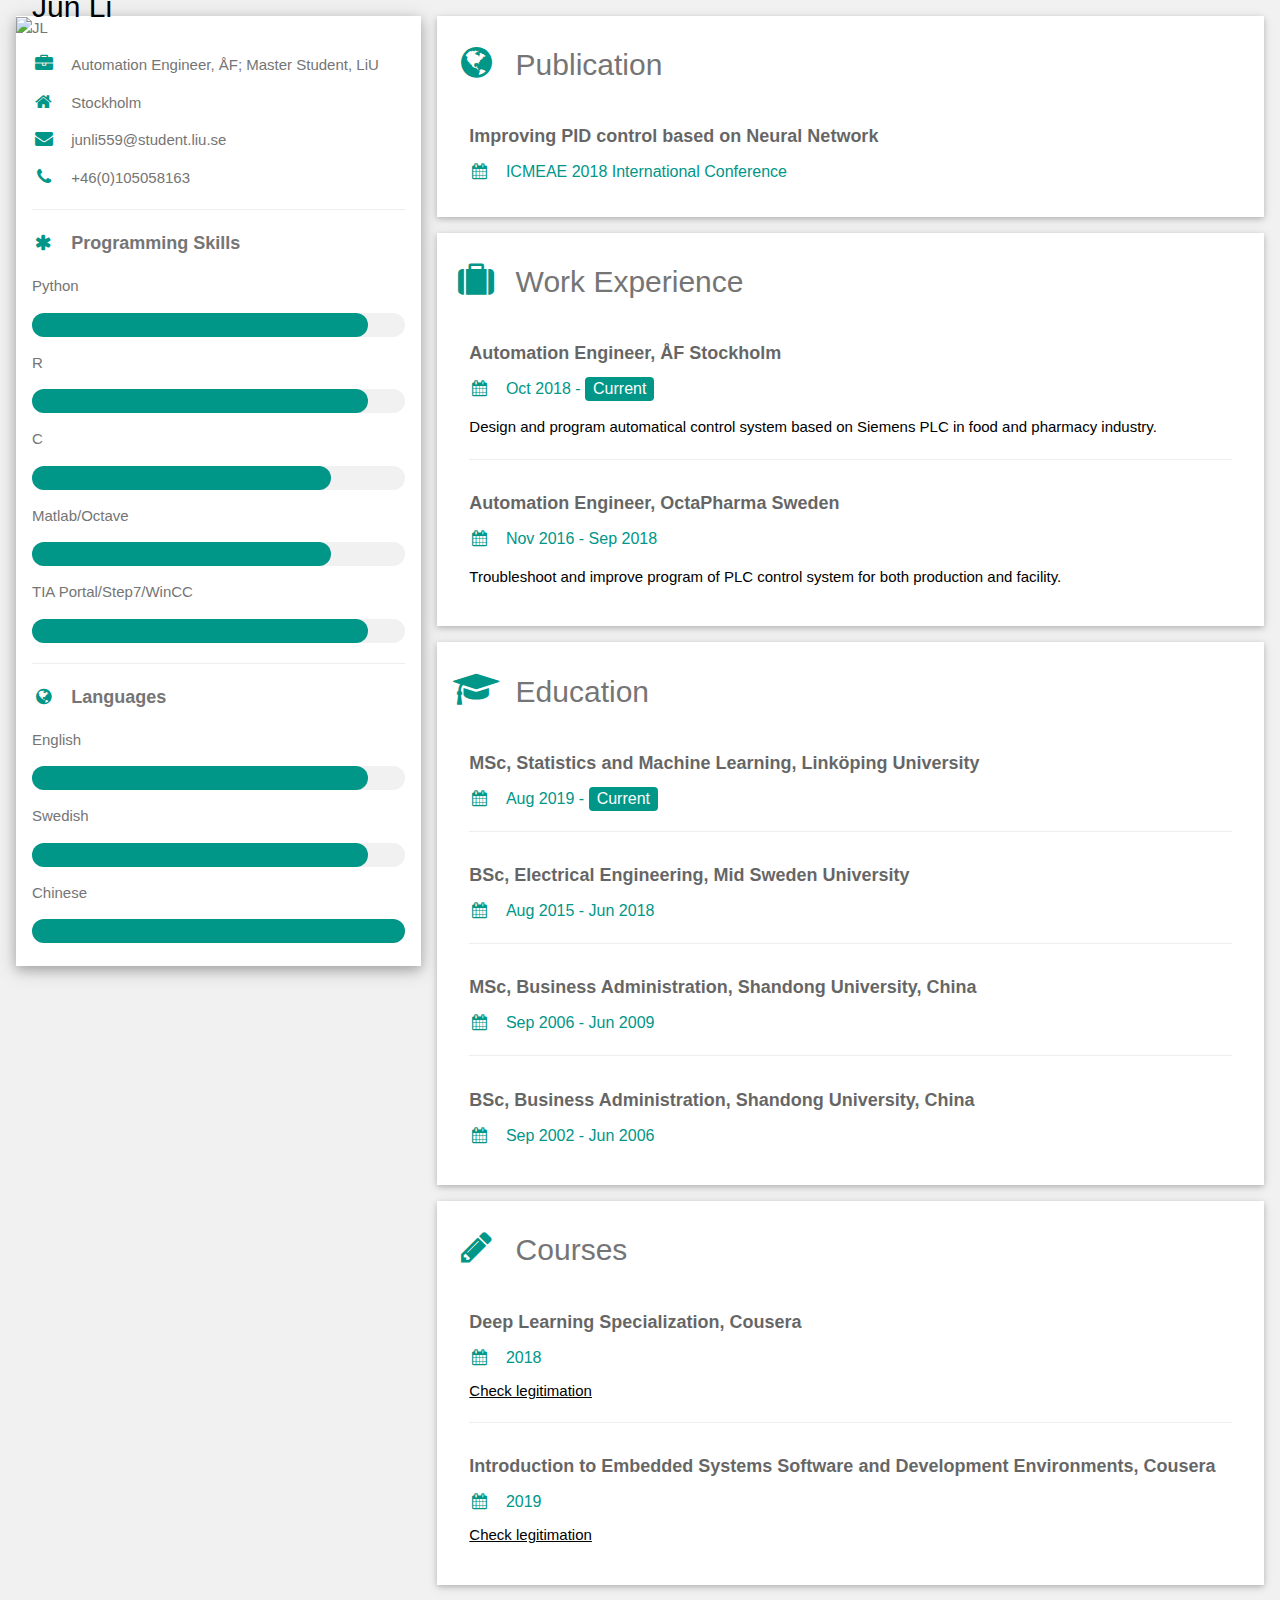
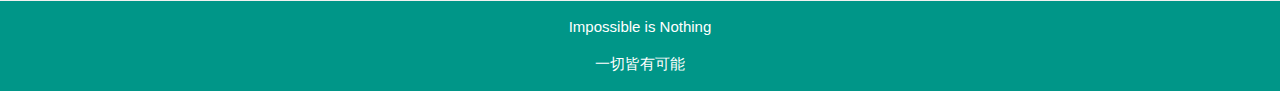
==== commit f7239f4c: "Update cv.html" ====
--- a/cv.html
+++ b/cv.html
@@ -85,7 +85,7 @@
         <div class="w3-container">
           <h5 class="w3-opacity"><b>Improving PID control based on Neural Network </b></h5>
           <h6 class="w3-text-teal"><i class="fa fa-calendar fa-fw w3-margin-right"></i>ICMEAE 2018 International Conference</h6>
-          <hr>
+          <br>
         </div>
    
       </div>
